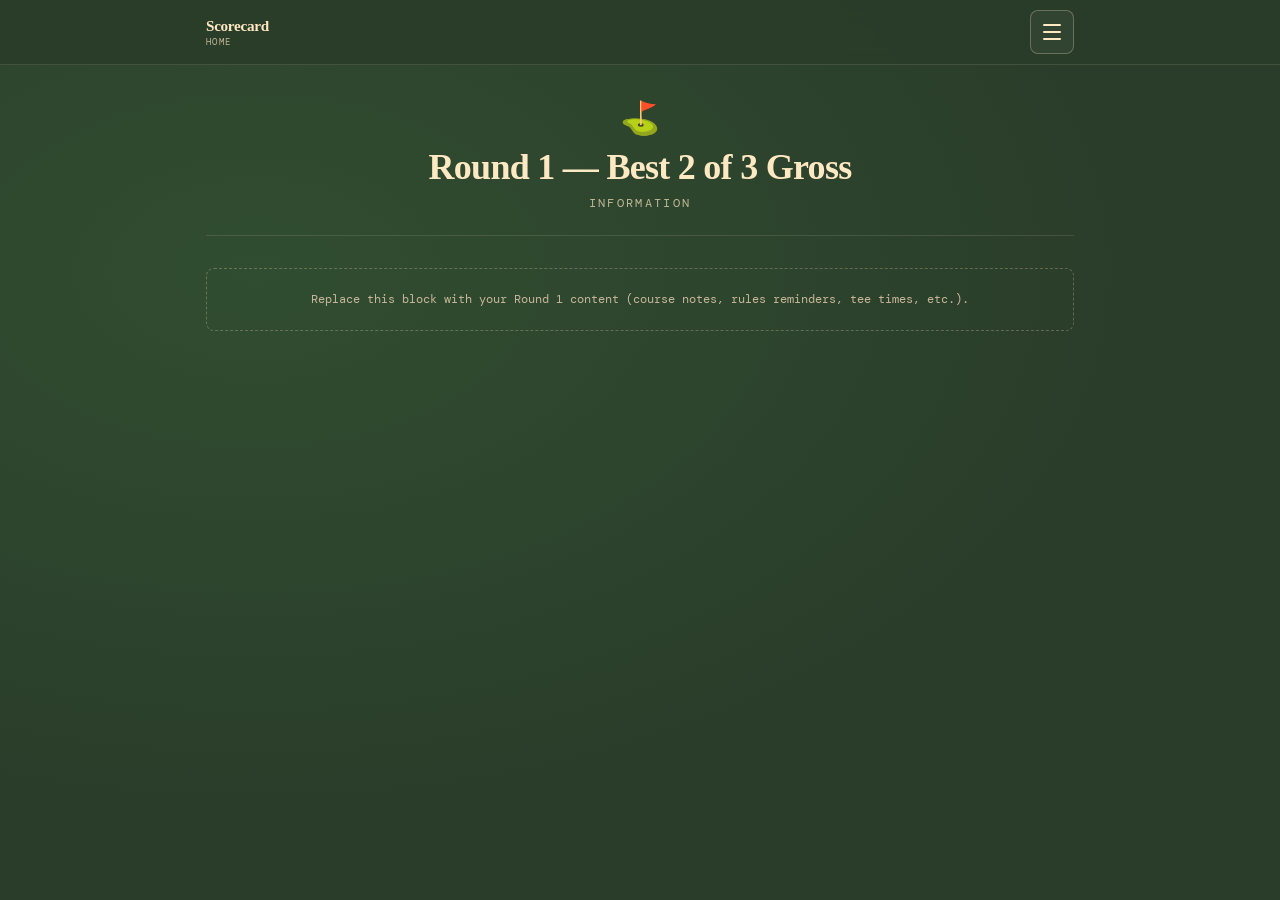
==== round1.html @ 542c85be "Add sticky nav, hamburger menu, and Round 1–4 information pages Made-with: Cursor" ====
<!DOCTYPE html>
<html lang="en">
<head>
<meta charset="UTF-8">
<meta name="viewport" content="width=device-width, initial-scale=1.0">
<title>Round 1 — North Cackalacky Golf Trip</title>
<link rel="preconnect" href="https://fonts.googleapis.com">
<link href="https://fonts.googleapis.com/css2?family=DM+Mono:wght@300;400;500&display=swap" rel="stylesheet">
<link rel="stylesheet" href="shared.css">
</head>
<body class="round-info-page">
<nav class="site-nav" aria-label="Main">
  <div class="site-nav-inner">
    <a href="index.html" class="site-nav-home">
      Scorecard
      <span class="site-nav-home-sub">Home</span>
    </a>
    <div class="site-nav-actions">
      <button type="button" class="nav-hamburger" id="nav-hamburger" aria-expanded="false" aria-controls="site-nav-menu" aria-label="Open round information menu">
        <span></span>
        <span></span>
        <span></span>
      </button>
      <ul id="site-nav-menu" class="nav-dropdown" hidden>
        <li>
          <a href="round1.html" aria-current="page">
            <span class="nav-dd-kicker">Round 1</span>
            Best 2 of 3 Gross
          </a>
        </li>
        <li>
          <a href="round2.html">
            <span class="nav-dd-kicker">Round 2</span>
            3-Man Team Scramble
          </a>
        </li>
        <li>
          <a href="round3.html">
            <span class="nav-dd-kicker">Round 3</span>
            Singles Match Play
          </a>
        </li>
        <li>
          <a href="round4.html">
            <span class="nav-dd-kicker">Round 4</span>
            Individual Stroke Play (Net)
          </a>
        </li>
      </ul>
    </div>
  </div>
</nav>
<main class="wrapper">
  <header class="info-hero">
    <span class="flag-icon">⛳</span>
    <h1>Round 1 — Best 2 of 3 Gross</h1>
    <p class="subtitle">Information</p>
  </header>
  <div class="info-content">
    <p class="info-placeholder">Replace this block with your Round 1 content (course notes, rules reminders, tee times, etc.).</p>
  </div>
</main>
<script src="nav.js"></script>
</body>
</html>
---- shared.css ----
/* Shared site chrome — North Cackalacky Golf Trip */
:root {
  --green-deep: #2a3d2a;
  --green-mid: #2d4a2d;
  --green-fairway: #3d6b3d;
  --green-bright: #a8c8a8;
  --gold: #ffe9c3;
  --gold-light: #fff3de;
  --red-team: #c94040;
  --red-light: #e86060;
  --blue-team: #3060a8;
  --blue-light: #5080cc;
  --cream: #ffe9c3;
  --parchment: #ffe9c3;
  --muted: #c8b89a;
  --forest-text: #345b38;
  --ink: #345b38;
}

* {
  box-sizing: border-box;
  margin: 0;
  padding: 0;
}

body {
  background: var(--green-deep);
  color: var(--cream);
  font-family: "DM Mono", monospace;
  min-height: 100vh;
  background-image:
    radial-gradient(ellipse at 20% 30%, rgba(61, 107, 61, 0.35) 0%, transparent 60%),
    radial-gradient(ellipse at 80% 70%, rgba(42, 61, 42, 0.5) 0%, transparent 60%);
}

.wrapper {
  max-width: 900px;
  margin: 0 auto;
  padding: 32px 16px 80px;
}

/* ——— Sticky top nav ——— */
.site-nav {
  position: sticky;
  top: 0;
  z-index: 200;
  background: rgba(42, 61, 42, 0.94);
  backdrop-filter: blur(12px);
  -webkit-backdrop-filter: blur(12px);
  border-bottom: 1px solid rgba(255, 233, 195, 0.12);
}

.site-nav-inner {
  max-width: 900px;
  margin: 0 auto;
  padding: 10px 16px;
  display: flex;
  align-items: center;
  justify-content: space-between;
  gap: 16px;
}

.site-nav-home {
  font-family: Georgia, "Times New Roman", serif;
  font-size: 0.95rem;
  font-weight: 700;
  color: var(--gold);
  text-decoration: none;
  letter-spacing: -0.02em;
  line-height: 1.25;
}

.site-nav-home:hover {
  color: var(--gold-light);
}

.site-nav-home-sub {
  display: block;
  font-family: "DM Mono", monospace;
  font-size: 0.58rem;
  font-weight: 400;
  letter-spacing: 0.14em;
  text-transform: uppercase;
  color: var(--muted);
  margin-top: 2px;
}

.site-nav-actions {
  position: relative;
  flex-shrink: 0;
}

.nav-hamburger {
  display: flex;
  flex-direction: column;
  justify-content: center;
  align-items: center;
  gap: 5px;
  width: 44px;
  height: 44px;
  padding: 0;
  border: 1px solid rgba(255, 233, 195, 0.28);
  border-radius: 8px;
  background: rgba(255, 255, 255, 0.04);
  cursor: pointer;
  transition: border-color 0.2s, background 0.2s;
}

.nav-hamburger:hover {
  border-color: rgba(255, 233, 195, 0.45);
  background: rgba(255, 255, 255, 0.07);
}

.nav-hamburger:focus-visible {
  outline: 2px solid var(--gold);
  outline-offset: 2px;
}

.nav-hamburger span {
  display: block;
  width: 18px;
  height: 2px;
  background: var(--cream);
  border-radius: 1px;
  transition: transform 0.2s, opacity 0.2s;
}

.nav-hamburger[aria-expanded="true"] span:nth-child(1) {
  transform: translateY(7px) rotate(45deg);
}

.nav-hamburger[aria-expanded="true"] span:nth-child(2) {
  opacity: 0;
}

.nav-hamburger[aria-expanded="true"] span:nth-child(3) {
  transform: translateY(-7px) rotate(-45deg);
}

.nav-dropdown {
  position: absolute;
  right: 0;
  top: calc(100% + 8px);
  min-width: min(320px, calc(100vw - 32px));
  padding: 8px 0;
  background: rgba(30, 42, 30, 0.98);
  border: 1px solid rgba(255, 233, 195, 0.15);
  border-radius: 10px;
  box-shadow: 0 12px 40px rgba(0, 0, 0, 0.35);
  list-style: none;
}

.nav-dropdown[hidden] {
  display: none !important;
}

.nav-dropdown a {
  display: block;
  padding: 12px 18px;
  font-size: 0.78rem;
  color: var(--cream);
  text-decoration: none;
  line-height: 1.35;
  border-bottom: 1px solid rgba(255, 255, 255, 0.05);
  transition: background 0.15s;
}

.nav-dropdown li:last-child a {
  border-bottom: none;
}

.nav-dropdown a:hover,
.nav-dropdown a:focus-visible {
  background: rgba(255, 233, 195, 0.08);
  outline: none;
}

.nav-dropdown a[aria-current="page"] {
  background: rgba(255, 233, 195, 0.08);
  border-left: 3px solid var(--gold);
  padding-left: 15px;
}

.nav-dropdown .nav-dd-kicker {
  display: block;
  font-size: 0.62rem;
  letter-spacing: 0.1em;
  text-transform: uppercase;
  color: var(--muted);
  margin-bottom: 4px;
}

/* Round info pages — minimal typography */
.round-info-page .info-hero {
  text-align: center;
  margin-bottom: 32px;
  padding-bottom: 24px;
  border-bottom: 1px solid rgba(255, 233, 195, 0.12);
}

.round-info-page .info-hero .flag-icon {
  font-size: 2rem;
  margin-bottom: 8px;
  display: block;
}

.round-info-page .info-hero h1 {
  font-family: Georgia, "Times New Roman", serif;
  font-size: clamp(1.5rem, 5vw, 2.25rem);
  font-weight: 900;
  color: var(--gold);
  letter-spacing: -0.02em;
  line-height: 1.15;
}

.round-info-page .info-hero .subtitle {
  font-size: 0.72rem;
  letter-spacing: 0.2em;
  text-transform: uppercase;
  color: rgba(255, 233, 195, 0.7);
  margin-top: 8px;
}

.round-info-page .info-content {
  font-size: 0.85rem;
  line-height: 1.65;
  color: var(--parchment);
}

.round-info-page .info-content h2 {
  font-family: Georgia, serif;
  font-size: 1.2rem;
  color: var(--gold);
  margin: 28px 0 12px;
}

.round-info-page .info-content p {
  margin-bottom: 14px;
}

.round-info-page .info-content ul,
.round-info-page .info-content ol {
  margin: 0 0 14px 1.25rem;
}

.round-info-page .info-content li {
  margin-bottom: 6px;
}

.round-info-page .info-placeholder {
  padding: 20px;
  border: 1px dashed rgba(255, 233, 195, 0.25);
  border-radius: 8px;
  color: var(--muted);
  font-size: 0.78rem;
  text-align: center;
}

@media (max-width: 600px) {
  .site-nav-inner {
    padding: 10px 12px;
  }
}
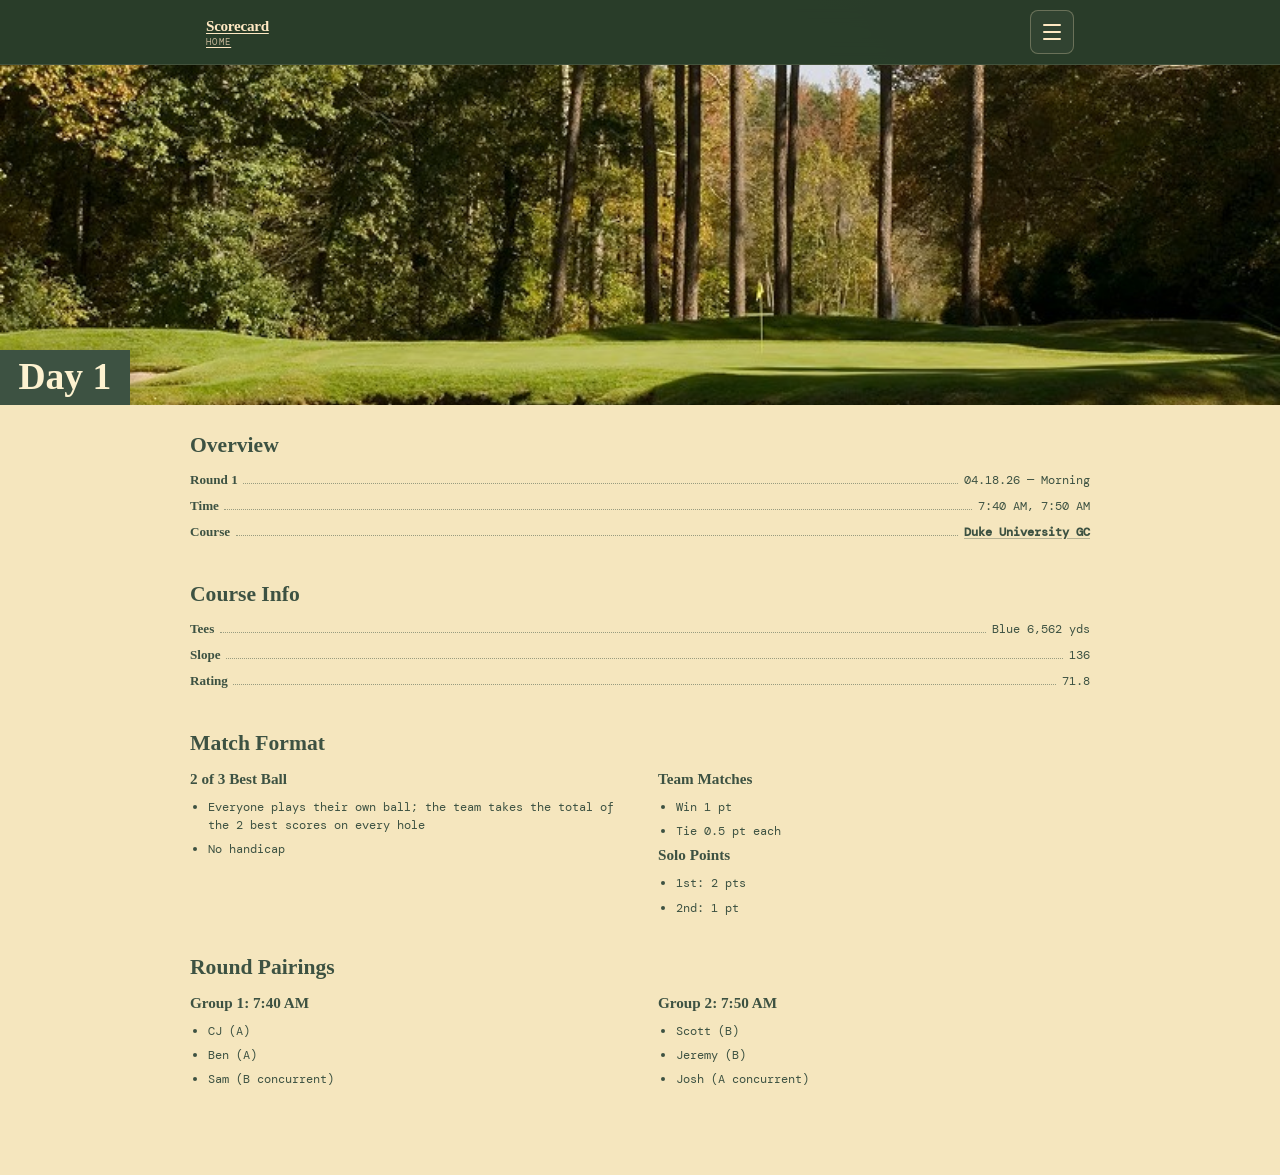
==== commit c5b8c033: "Sync site: round pages, styles, course images, .nojekyll for Pages Made-with: Cursor" ====
--- a/round1.html
+++ b/round1.html
@@ -50,14 +50,93 @@
     </div>
   </div>
 </nav>
-<main class="wrapper">
-  <header class="info-hero">
-    <span class="flag-icon">⛳</span>
-    <h1>Round 1 — Best 2 of 3 Gross</h1>
-    <p class="subtitle">Information</p>
+<main class="round-main">
+  <header class="day-hero day-hero--r1">
+    <img class="day-hero-img" src="images/rd1-duke.png" width="1600" height="900" alt="Duke University Golf Course" decoding="async" fetchpriority="high">
+    <div class="day-hero-banner">Day 1</div>
   </header>
-  <div class="info-content">
-    <p class="info-placeholder">Replace this block with your Round 1 content (course notes, rules reminders, tee times, etc.).</p>
+  <div class="day-sheet day-sheet--r1">
+    <section class="day-section" aria-labelledby="r1-overview">
+      <h2 id="r1-overview">Overview</h2>
+      <div class="leader-row">
+        <span class="leader-label">Round 1</span>
+        <span class="leader-dots" aria-hidden="true"></span>
+        <span class="leader-value">04.18.26 — Morning</span>
+      </div>
+      <div class="leader-row">
+        <span class="leader-label">Time</span>
+        <span class="leader-dots" aria-hidden="true"></span>
+        <span class="leader-value">7:40 AM, 7:50 AM</span>
+      </div>
+      <div class="leader-row">
+        <span class="leader-label">Course</span>
+        <span class="leader-dots" aria-hidden="true"></span>
+        <span class="leader-value"><a href="https://youtu.be/fwvSdzbfj4U" class="course-link" target="_blank" rel="noopener noreferrer">Duke University GC</a></span>
+      </div>
+    </section>
+    <section class="day-section" aria-labelledby="r1-course">
+      <h2 id="r1-course">Course Info</h2>
+      <div class="leader-row">
+        <span class="leader-label">Tees</span>
+        <span class="leader-dots" aria-hidden="true"></span>
+        <span class="leader-value">Blue 6,562 yds</span>
+      </div>
+      <div class="leader-row">
+        <span class="leader-label">Slope</span>
+        <span class="leader-dots" aria-hidden="true"></span>
+        <span class="leader-value">136</span>
+      </div>
+      <div class="leader-row">
+        <span class="leader-label">Rating</span>
+        <span class="leader-dots" aria-hidden="true"></span>
+        <span class="leader-value">71.8</span>
+      </div>
+    </section>
+    <section class="day-section" aria-labelledby="r1-format">
+      <h2 id="r1-format">Match Format</h2>
+      <div class="two-col">
+        <div class="col-block">
+          <h3>2 of 3 Best Ball</h3>
+          <ul>
+            <li>Everyone plays their own ball; the team takes the total of the 2 best scores on every hole</li>
+            <li>No handicap</li>
+          </ul>
+        </div>
+        <div class="col-block">
+          <h3>Team Matches</h3>
+          <ul>
+            <li>Win 1 pt</li>
+            <li>Tie 0.5 pt each</li>
+          </ul>
+          <h3>Solo Points</h3>
+          <ul>
+            <li>1st: 2 pts</li>
+            <li>2nd: 1 pt</li>
+          </ul>
+        </div>
+      </div>
+    </section>
+    <section class="day-section" aria-labelledby="r1-pairings">
+      <h2 id="r1-pairings">Round Pairings</h2>
+      <div class="two-col">
+        <div class="col-block">
+          <h3>Group 1: 7:40 AM</h3>
+          <ul>
+            <li>CJ (A)</li>
+            <li>Ben (A)</li>
+            <li>Sam (B concurrent)</li>
+          </ul>
+        </div>
+        <div class="col-block">
+          <h3>Group 2: 7:50 AM</h3>
+          <ul>
+            <li>Scott (B)</li>
+            <li>Jeremy (B)</li>
+            <li>Josh (A concurrent)</li>
+          </ul>
+        </div>
+      </div>
+    </section>
   </div>
 </main>
 <script src="nav.js"></script>
--- a/shared.css
+++ b/shared.css
@@ -33,6 +33,15 @@
     radial-gradient(ellipse at 80% 70%, rgba(42, 61, 42, 0.5) 0%, transparent 60%);
 }
 
+/* Links: match surrounding text (no default blue), bold, always underlined */
+a,
+a:visited {
+  color: inherit;
+  font-weight: 700;
+  text-decoration: underline;
+  text-underline-offset: 2px;
+}
+
 .wrapper {
   max-width: 900px;
   margin: 0 auto;
@@ -65,7 +74,6 @@
   font-size: 0.95rem;
   font-weight: 700;
   color: var(--gold);
-  text-decoration: none;
   letter-spacing: -0.02em;
   line-height: 1.25;
 }
@@ -159,7 +167,6 @@
   padding: 12px 18px;
   font-size: 0.78rem;
   color: var(--cream);
-  text-decoration: none;
   line-height: 1.35;
   border-bottom: 1px solid rgba(255, 255, 255, 0.05);
   transition: background 0.15s;
@@ -190,70 +197,186 @@
   margin-bottom: 4px;
 }
 
-/* Round info pages — minimal typography */
-.round-info-page .info-hero {
-  text-align: center;
-  margin-bottom: 32px;
-  padding-bottom: 24px;
-  border-bottom: 1px solid rgba(255, 233, 195, 0.12);
-}
-
-.round-info-page .info-hero .flag-icon {
-  font-size: 2rem;
-  margin-bottom: 8px;
-  display: block;
-}
-
-.round-info-page .info-hero h1 {
+/* Round info pages — photo hero + day sheet */
+body.round-info-page {
+  min-height: 100vh;
+  display: flex;
+  flex-direction: column;
+}
+
+body.round-info-page .site-nav {
+  flex-shrink: 0;
+}
+
+.round-info-page .round-main {
+  flex: 1;
+  display: flex;
+  flex-direction: column;
+  width: 100%;
+  max-width: none;
+  margin: 0;
+  padding: 0;
+  min-height: 0;
+}
+
+.day-hero {
+  position: relative;
+  margin: 0;
+  width: 100%;
+  height: min(42vh, 340px);
+  overflow: hidden;
+  border-radius: 0;
+  flex-shrink: 0;
+}
+
+/* Use <img class="day-hero-img" src="images/..."> in HTML so paths resolve
+   relative to each page (reliable on GitHub Pages; CSS url() can confuse browsers). */
+.day-hero-img {
+  position: absolute;
+  inset: 0;
+  width: 100%;
+  height: 100%;
+  object-fit: cover;
+  object-position: center;
+  display: block;
+  z-index: 0;
+}
+
+.day-hero-banner {
+  position: absolute;
+  left: 0;
+  bottom: 0;
+  z-index: 1;
+  background: #3d5242;
+  color: #fdf2d0;
   font-family: Georgia, "Times New Roman", serif;
-  font-size: clamp(1.5rem, 5vw, 2.25rem);
-  font-weight: 900;
-  color: var(--gold);
-  letter-spacing: -0.02em;
-  line-height: 1.15;
-}
-
-.round-info-page .info-hero .subtitle {
-  font-size: 0.72rem;
-  letter-spacing: 0.2em;
-  text-transform: uppercase;
-  color: rgba(255, 233, 195, 0.7);
-  margin-top: 8px;
-}
-
-.round-info-page .info-content {
-  font-size: 0.85rem;
-  line-height: 1.65;
-  color: var(--parchment);
-}
-
-.round-info-page .info-content h2 {
+  font-size: clamp(1.75rem, 5vw, 2.35rem);
+  font-weight: 700;
+  padding: 0.5rem 1.15rem 0.6rem;
+  line-height: 1;
+  border-radius: 0;
+  box-shadow: 0 6px 24px rgba(0, 0, 0, 0.25);
+}
+
+.day-sheet {
+  flex: 1 1 auto;
+  width: 100%;
+  display: flex;
+  flex-direction: column;
+  align-items: center;
+  padding: 28px 20px 80px;
+  box-sizing: border-box;
+}
+
+.day-sheet .day-section {
+  width: 100%;
+  max-width: 900px;
+}
+
+.day-sheet--r1,
+.day-sheet--r2 {
+  background: #f5e6be;
+}
+
+.day-sheet--r3 {
+  background: #f5e6c4;
+}
+
+.day-sheet--r4 {
+  background: #fdf2d0;
+}
+
+.day-section + .day-section {
+  margin-top: 32px;
+}
+
+.day-section h2 {
   font-family: Georgia, serif;
-  font-size: 1.2rem;
-  color: var(--gold);
-  margin: 28px 0 12px;
-}
-
-.round-info-page .info-content p {
+  font-size: 1.35rem;
+  font-weight: 700;
+  color: #3d5242;
   margin-bottom: 14px;
 }
 
-.round-info-page .info-content ul,
-.round-info-page .info-content ol {
-  margin: 0 0 14px 1.25rem;
-}
-
-.round-info-page .info-content li {
+.leader-row {
+  display: flex;
+  align-items: baseline;
+  gap: 0.35rem;
+  margin-bottom: 10px;
+  font-size: 0.82rem;
+}
+
+.leader-label {
+  font-family: Georgia, serif;
+  font-weight: 700;
+  color: #3d5242;
+  flex-shrink: 0;
+}
+
+.leader-dots {
+  flex: 1;
+  border-bottom: 1px dotted rgba(61, 82, 66, 0.5);
+  min-height: 0.35em;
+  margin-bottom: 3px;
+}
+
+.leader-value {
+  font-family: "DM Mono", monospace;
+  font-size: 0.78rem;
+  color: #3d5242;
+  flex-shrink: 0;
+  text-align: right;
+  max-width: 58%;
+}
+
+.leader-value a.course-link {
+  text-decoration-color: rgba(61, 82, 66, 0.35);
+}
+
+.leader-value a.course-link:hover {
+  text-decoration-color: rgba(61, 82, 66, 0.65);
+}
+
+.two-col {
+  display: grid;
+  grid-template-columns: 1fr 1fr;
+  gap: 24px 36px;
+}
+
+.col-block h3 {
+  font-family: Georgia, serif;
+  font-size: 0.95rem;
+  font-weight: 700;
+  color: #3d5242;
+  margin-bottom: 10px;
+}
+
+.col-block h3 + h3 {
+  margin-top: 16px;
+}
+
+.col-block ul {
+  margin: 0 0 0 1.1rem;
+  padding: 0;
+}
+
+.col-block li {
+  font-family: "DM Mono", monospace;
+  font-size: 0.76rem;
+  color: #3d5242;
   margin-bottom: 6px;
-}
-
-.round-info-page .info-placeholder {
-  padding: 20px;
-  border: 1px dashed rgba(255, 233, 195, 0.25);
-  border-radius: 8px;
-  color: var(--muted);
-  font-size: 0.78rem;
-  text-align: center;
+  line-height: 1.5;
+}
+
+@media (max-width: 640px) {
+  .two-col {
+    grid-template-columns: 1fr;
+  }
+
+  .leader-value {
+    max-width: 65%;
+    font-size: 0.72rem;
+  }
 }
 
 @media (max-width: 600px) {
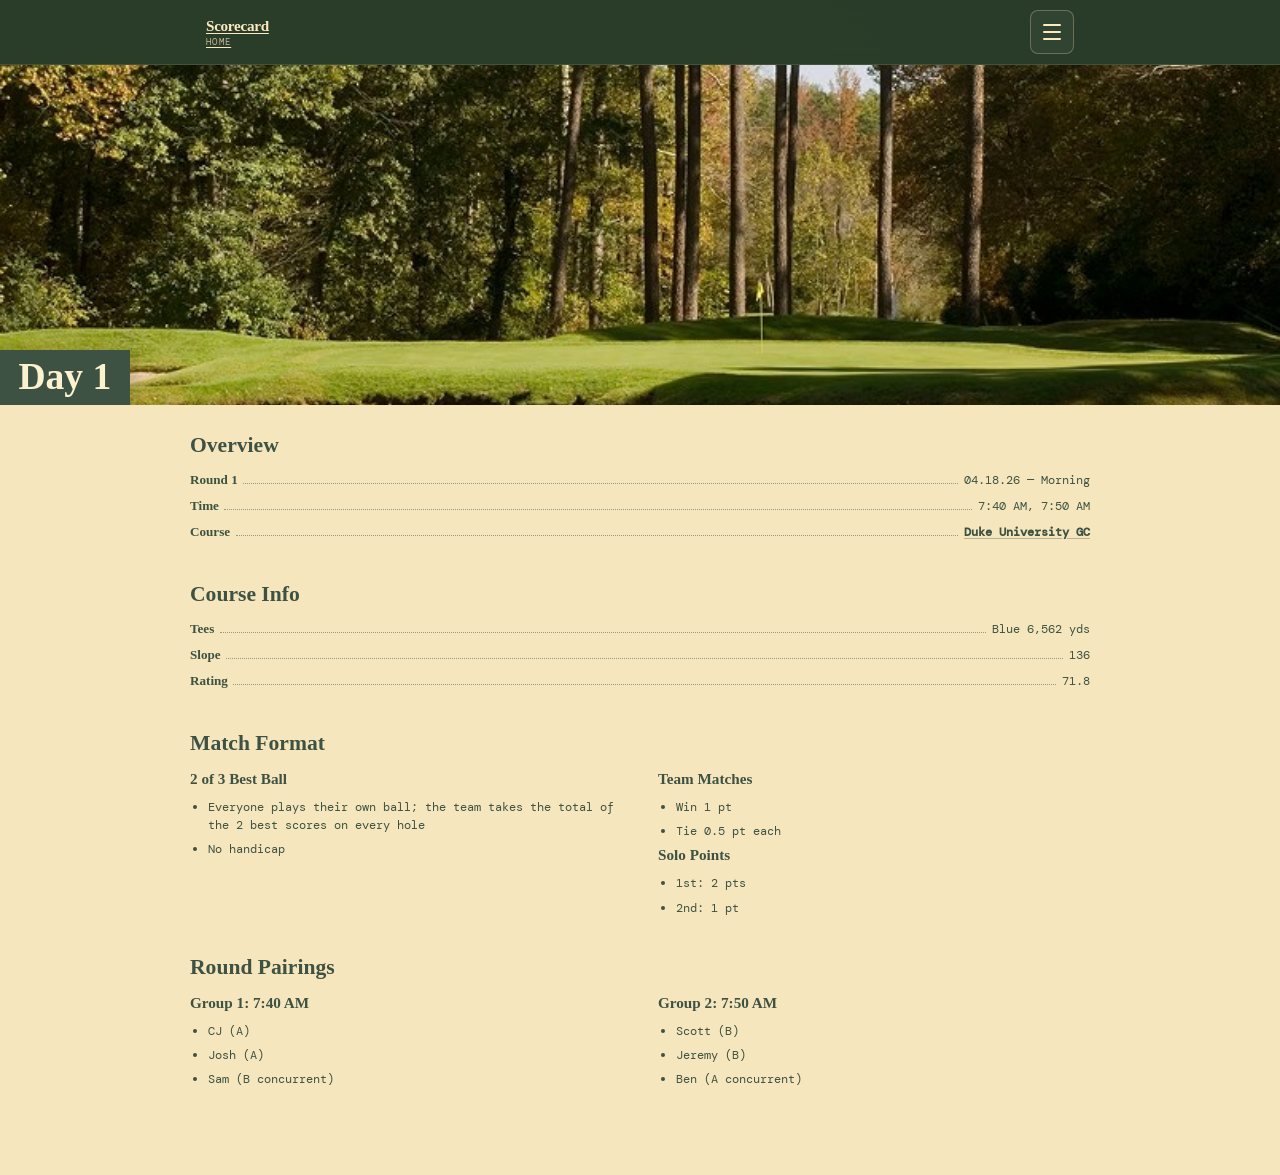
==== commit a82df8f2: "Round 1: swap Ben and Josh between 7:40 and 8:00 groups Made-with: Cursor" ====
--- a/round1.html
+++ b/round1.html
@@ -123,7 +123,7 @@
           <h3>Group 1: 7:40 AM</h3>
           <ul>
             <li>CJ (A)</li>
-            <li>Ben (A)</li>
+            <li>Josh (A)</li>
             <li>Sam (B concurrent)</li>
           </ul>
         </div>
@@ -132,7 +132,7 @@
           <ul>
             <li>Scott (B)</li>
             <li>Jeremy (B)</li>
-            <li>Josh (A concurrent)</li>
+            <li>Ben (A concurrent)</li>
           </ul>
         </div>
       </div>
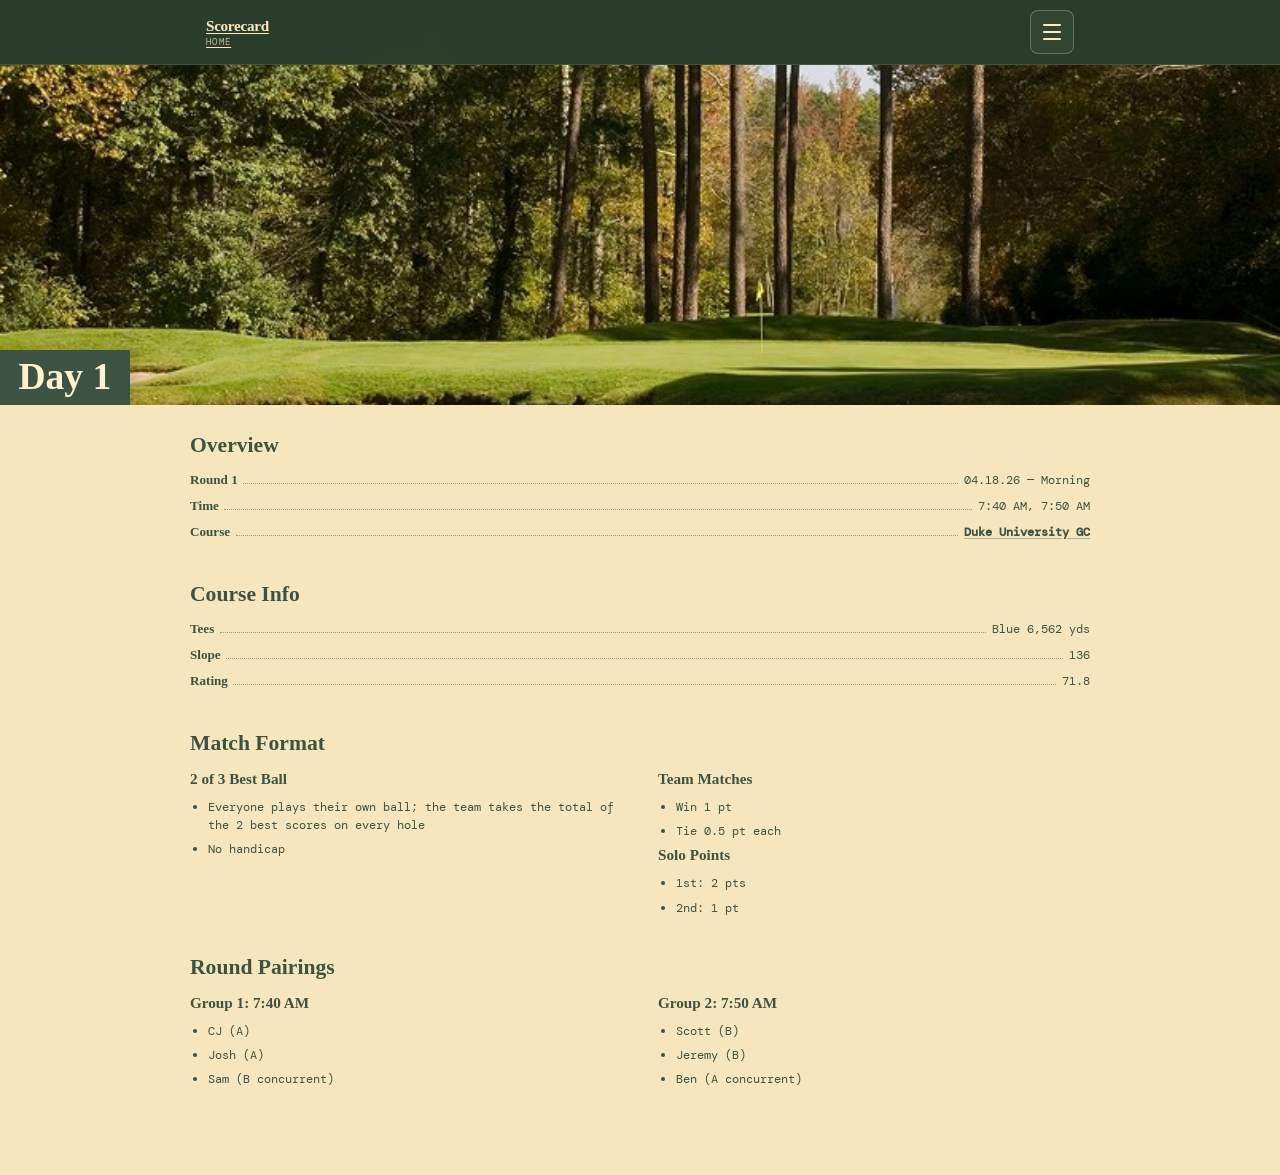
==== commit 13c283bc: "Add favicon and apple-touch-icon Made-with: Cursor" ====
--- a/round1.html
+++ b/round1.html
@@ -7,6 +7,8 @@
 <link rel="preconnect" href="https://fonts.googleapis.com">
 <link href="https://fonts.googleapis.com/css2?family=DM+Mono:wght@300;400;500&display=swap" rel="stylesheet">
 <link rel="stylesheet" href="shared.css">
+<link rel="icon" type="image/png" sizes="16x16" href="images/NC%20favicon.png">
+<link rel="apple-touch-icon" sizes="180x180" href="images/NC.png">
 </head>
 <body class="round-info-page">
 <nav class="site-nav" aria-label="Main">
--- a/shared.css
+++ b/shared.css
@@ -24,13 +24,17 @@
 }
 
 body {
-  background: var(--green-deep);
+  background-color: var(--green-deep);
   color: var(--cream);
   font-family: "DM Mono", monospace;
   min-height: 100vh;
   background-image:
     radial-gradient(ellipse at 20% 30%, rgba(61, 107, 61, 0.35) 0%, transparent 60%),
-    radial-gradient(ellipse at 80% 70%, rgba(42, 61, 42, 0.5) 0%, transparent 60%);
+    radial-gradient(ellipse at 80% 70%, rgba(42, 61, 42, 0.5) 0%, transparent 60%),
+    url("images/background.jpeg");
+  background-size: auto, auto, cover;
+  background-position: center;
+  background-repeat: no-repeat;
 }
 
 /* Links: match surrounding text (no default blue), bold, always underlined */
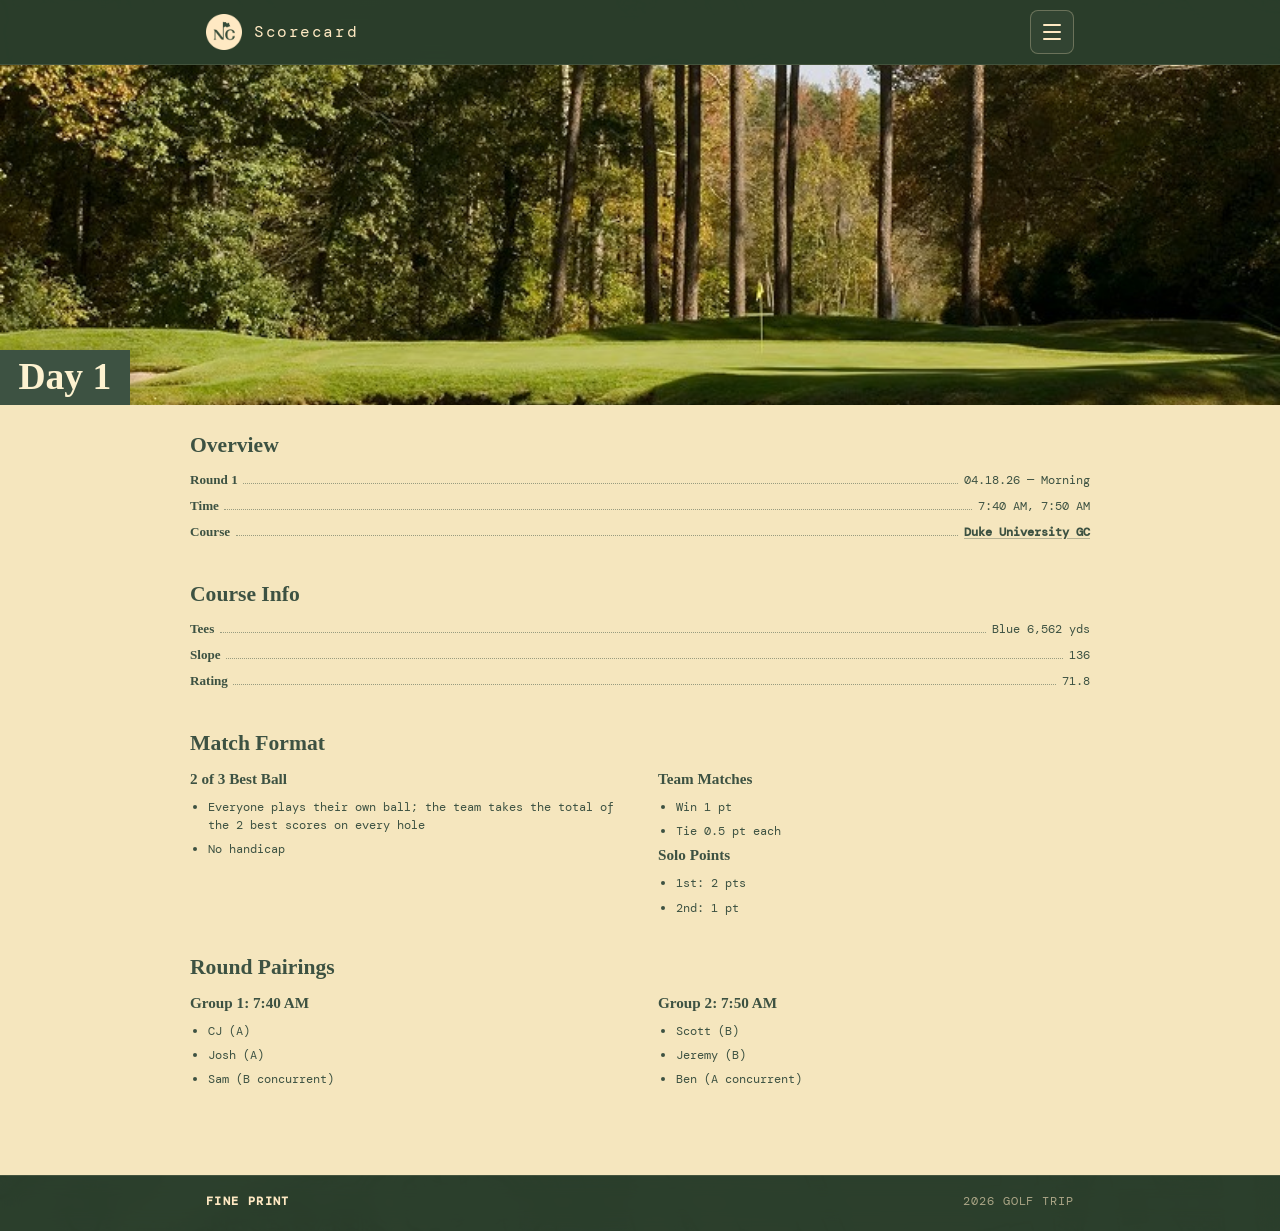
==== commit 99d94eeb: "Add Fine Print page and site footer Made-with: Cursor" ====
--- a/round1.html
+++ b/round1.html
@@ -141,6 +141,12 @@
     </section>
   </div>
 </main>
+<footer class="site-footer" aria-label="Footer">
+  <div class="site-footer-inner">
+    <a href="rules.html">Fine Print</a>
+    <span class="site-footer-meta">2026 Golf Trip</span>
+  </div>
+</footer>
 <script src="nav.js"></script>
 </body>
 </html>
--- a/shared.css
+++ b/shared.css
@@ -74,20 +74,37 @@
 }
 
 .site-nav-home {
-  font-family: Georgia, "Times New Roman", serif;
-  font-size: 0.95rem;
-  font-weight: 700;
+  font-family: "DM Mono", monospace;
+  font-size: 0.98rem;
+  font-weight: 400;
   color: var(--gold);
-  letter-spacing: -0.02em;
+  letter-spacing: 0.1em;
   line-height: 1.25;
+  /* Override global link underline for the nav link only */
+  text-decoration: none;
+  display: flex;
+  align-items: center;
+  gap: 12px;
 }
 
 .site-nav-home:hover {
   color: var(--gold-light);
 }
 
+.site-nav-home::before {
+  content: "";
+  width: 36px;
+  height: 36px;
+  flex-shrink: 0;
+  background-image: url("images/NC%20logo-inv.png");
+  background-size: contain;
+  background-repeat: no-repeat;
+  background-position: center;
+}
+
+
 .site-nav-home-sub {
-  display: block;
+  display: none;
   font-family: "DM Mono", monospace;
   font-size: 0.58rem;
   font-weight: 400;
@@ -172,6 +189,8 @@
   font-size: 0.78rem;
   color: var(--cream);
   line-height: 1.35;
+  /* Override global link underline for dropdown nav only */
+  text-decoration: none;
   border-bottom: 1px solid rgba(255, 255, 255, 0.05);
   transition: background 0.15s;
 }
@@ -388,3 +407,105 @@
     padding: 10px 12px;
   }
 }
+
+/* ——— Footer ——— */
+.site-footer {
+  border-top: 1px solid rgba(255, 233, 195, 0.12);
+  background: rgba(42, 61, 42, 0.72);
+  backdrop-filter: blur(10px);
+  -webkit-backdrop-filter: blur(10px);
+}
+
+.site-footer-inner {
+  max-width: 900px;
+  margin: 0 auto;
+  padding: 18px 16px 22px;
+  display: flex;
+  align-items: center;
+  justify-content: space-between;
+  gap: 14px;
+  color: rgba(255, 233, 195, 0.78);
+  font-size: 0.72rem;
+  letter-spacing: 0.08em;
+  text-transform: uppercase;
+}
+
+.site-footer a,
+.site-footer a:visited {
+  color: var(--gold);
+  text-decoration: none;
+  font-weight: 600;
+  letter-spacing: 0.12em;
+}
+
+.site-footer a:hover,
+.site-footer a:focus-visible {
+  color: var(--gold-light);
+  text-decoration: underline;
+  text-underline-offset: 3px;
+}
+
+.site-footer-meta {
+  color: rgba(255, 233, 195, 0.6);
+}
+
+/* ——— Fine print page ——— */
+.fine-print-page .wrapper {
+  max-width: 760px;
+  padding-top: 26px;
+}
+
+.fine-print-card {
+  background: rgba(0, 0, 0, 0.22);
+  border: 1px solid rgba(255, 233, 195, 0.12);
+  border-radius: 14px;
+  padding: 22px 18px;
+  backdrop-filter: blur(10px);
+  -webkit-backdrop-filter: blur(10px);
+}
+
+.fine-print-title {
+  font-family: Georgia, "Times New Roman", serif;
+  font-size: clamp(2.1rem, 7vw, 2.7rem);
+  font-weight: 900;
+  color: var(--gold);
+  letter-spacing: -0.02em;
+  margin-bottom: 16px;
+}
+
+.fine-print-title .kicker {
+  opacity: 0.9;
+  margin-right: 6px;
+}
+
+.fine-print-section + .fine-print-section {
+  margin-top: 22px;
+}
+
+.fine-print-section h2 {
+  font-family: Georgia, "Times New Roman", serif;
+  font-size: 1.15rem;
+  font-weight: 800;
+  color: var(--gold);
+  margin-bottom: 10px;
+}
+
+.fine-print-section p,
+.fine-print-section li {
+  font-size: 0.9rem;
+  line-height: 1.55;
+  color: rgba(255, 233, 195, 0.9);
+}
+
+.fine-print-section .muted {
+  color: rgba(255, 233, 195, 0.72);
+}
+
+.fine-print-section ul,
+.fine-print-section ol {
+  margin: 10px 0 0 1.15rem;
+}
+
+.fine-print-section li + li {
+  margin-top: 6px;
+}
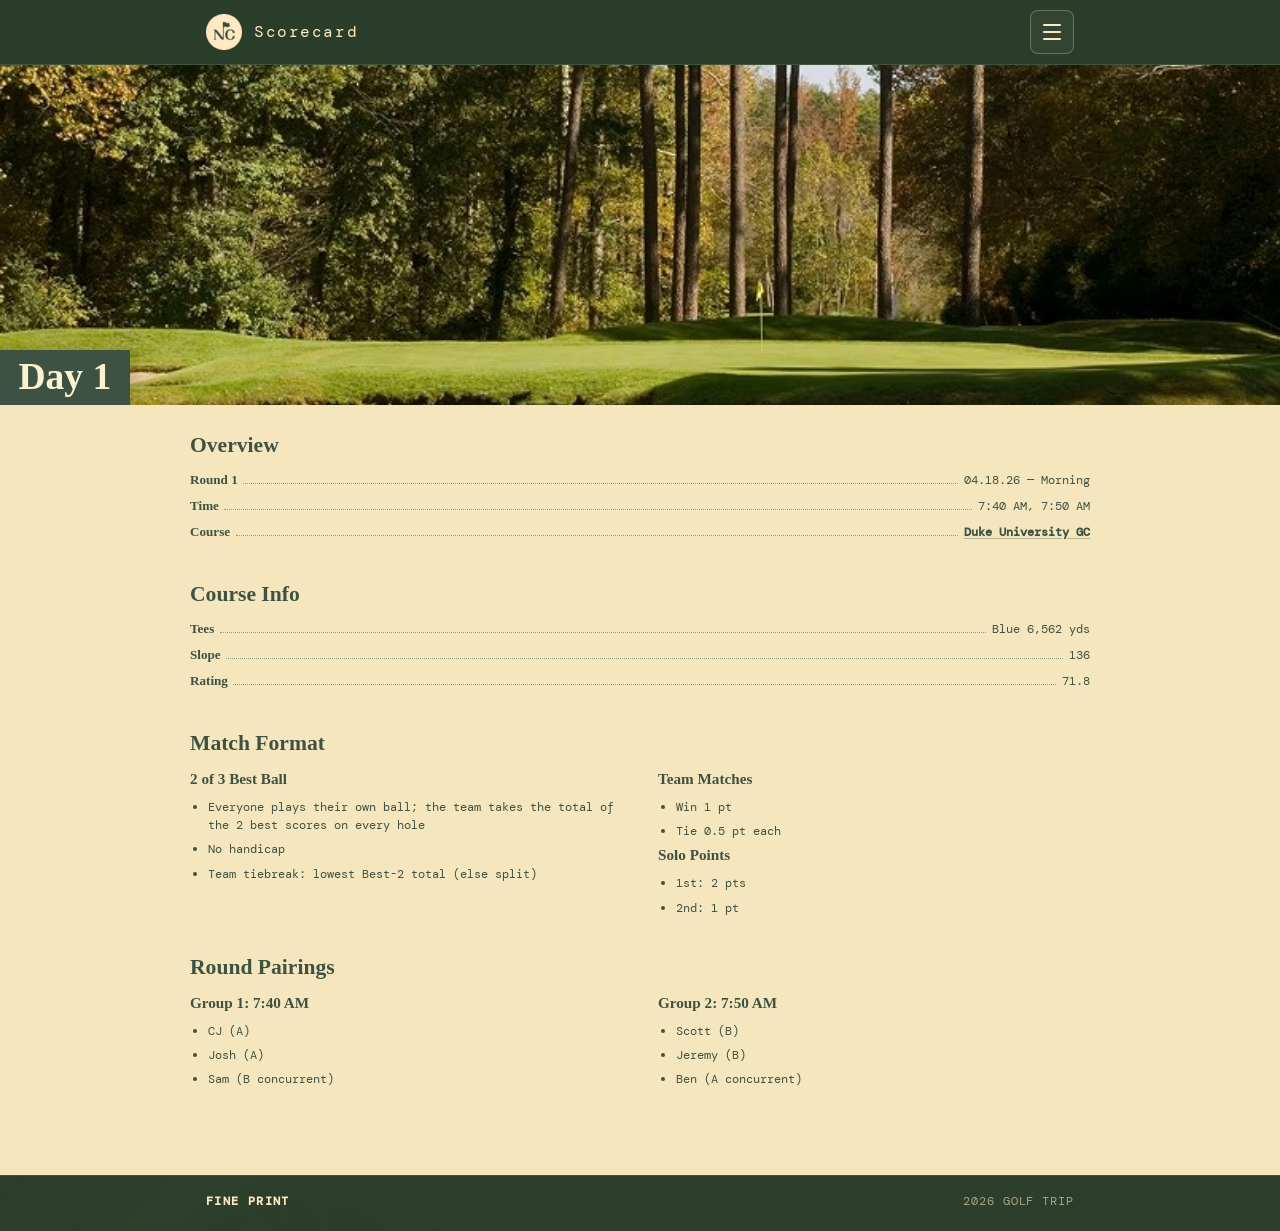
==== commit c41492bf: "Add Round 1 best-2 gross tiebreaker When holes won are tied in Round 1, award the team point to the " ====
--- a/round1.html
+++ b/round1.html
@@ -102,6 +102,7 @@
           <ul>
             <li>Everyone plays their own ball; the team takes the total of the 2 best scores on every hole</li>
             <li>No handicap</li>
+            <li>Team tiebreak: lowest Best-2 total (else split)</li>
           </ul>
         </div>
         <div class="col-block">
--- a/shared.css
+++ b/shared.css
@@ -410,6 +410,7 @@
 
 /* ——— Footer ——— */
 .site-footer {
+  width: 100%;
   border-top: 1px solid rgba(255, 233, 195, 0.12);
   background: rgba(42, 61, 42, 0.72);
   backdrop-filter: blur(10px);
@@ -417,6 +418,7 @@
 }
 
 .site-footer-inner {
+  width: 100%;
   max-width: 900px;
   margin: 0 auto;
   padding: 18px 16px 22px;
@@ -456,21 +458,21 @@
 }
 
 .fine-print-card {
-  background: rgba(0, 0, 0, 0.22);
-  border: 1px solid rgba(255, 233, 195, 0.12);
-  border-radius: 14px;
-  padding: 22px 18px;
-  backdrop-filter: blur(10px);
-  -webkit-backdrop-filter: blur(10px);
+  background: transparent;
+  border: none;
+  border-radius: 0;
+  padding: 0;
+  backdrop-filter: none;
+  -webkit-backdrop-filter: none;
 }
 
 .fine-print-title {
   font-family: Georgia, "Times New Roman", serif;
-  font-size: clamp(2.1rem, 7vw, 2.7rem);
-  font-weight: 900;
+  font-size: 1.4rem;
+  font-weight: 800;
   color: var(--gold);
-  letter-spacing: -0.02em;
-  margin-bottom: 16px;
+  letter-spacing: -0.01em;
+  margin: 10px 0 18px;
 }
 
 .fine-print-title .kicker {
@@ -484,7 +486,7 @@
 
 .fine-print-section h2 {
   font-family: Georgia, "Times New Roman", serif;
-  font-size: 1.15rem;
+  font-size: 0.95rem;
   font-weight: 800;
   color: var(--gold);
   margin-bottom: 10px;
@@ -492,18 +494,15 @@
 
 .fine-print-section p,
 .fine-print-section li {
-  font-size: 0.9rem;
+  font-size: 0.76rem;
   line-height: 1.55;
   color: rgba(255, 233, 195, 0.9);
 }
 
-.fine-print-section .muted {
-  color: rgba(255, 233, 195, 0.72);
-}
-
 .fine-print-section ul,
 .fine-print-section ol {
-  margin: 10px 0 0 1.15rem;
+  margin: 10px 0 0 1.95rem;
+  padding-left: 0.2rem;
 }
 
 .fine-print-section li + li {
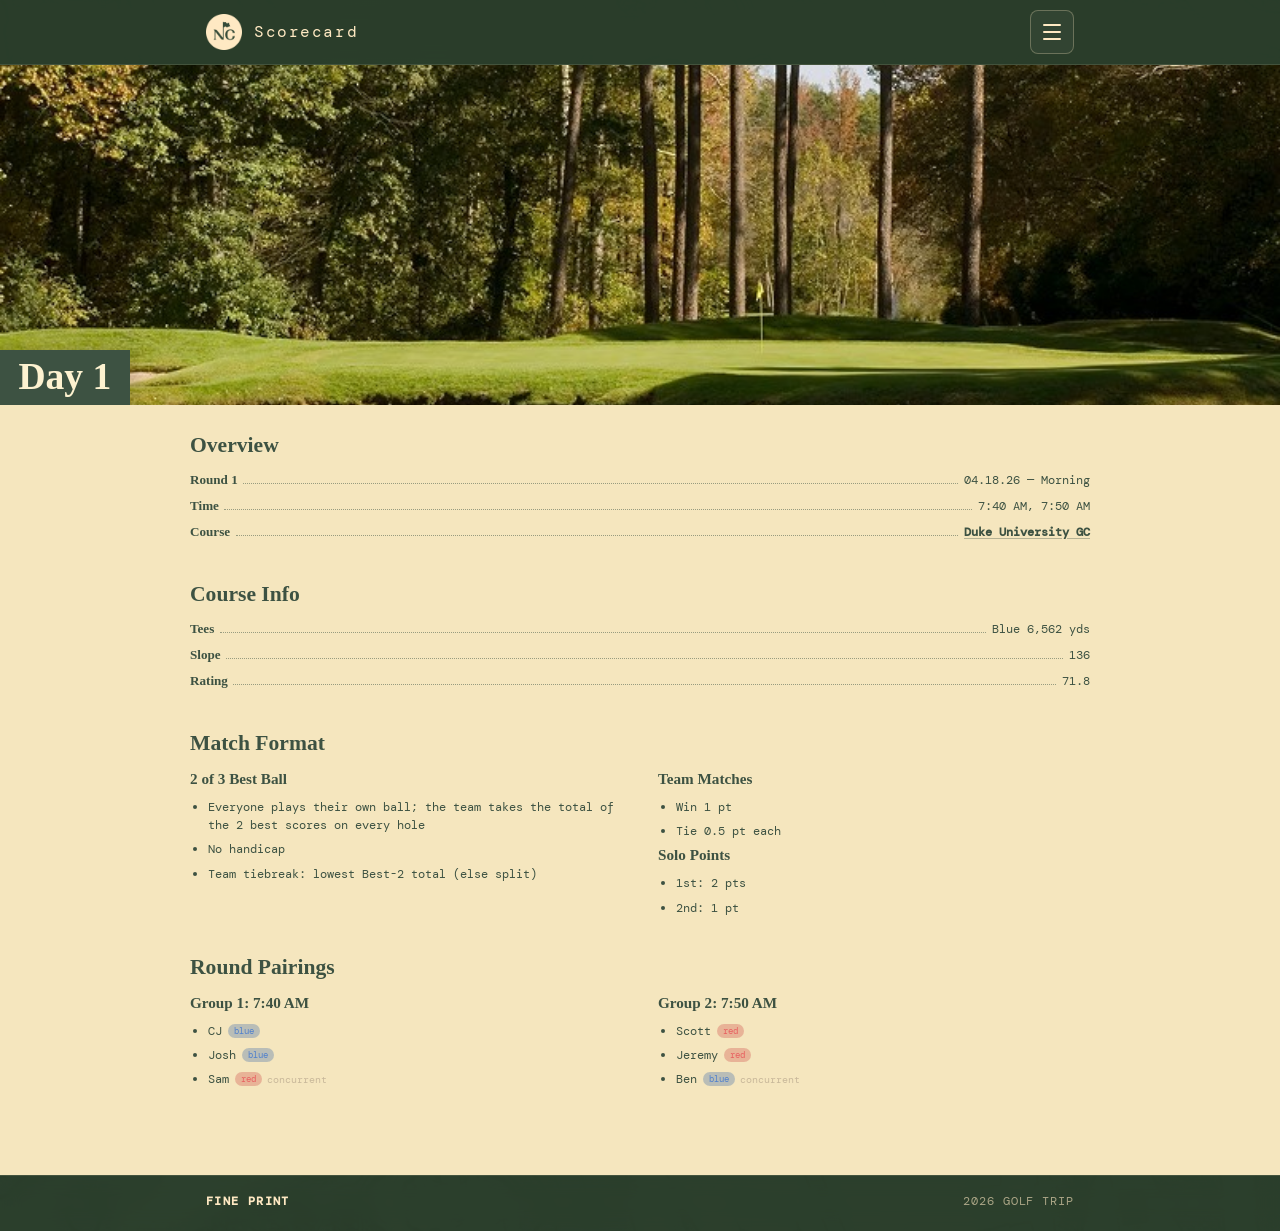
==== commit 6f0e82c2: "Round pairings: Red/Blue team chips on round pages - Add shared team-chip styles in shared.css (matc" ====
--- a/round1.html
+++ b/round1.html
@@ -125,17 +125,17 @@
         <div class="col-block">
           <h3>Group 1: 7:40 AM</h3>
           <ul>
-            <li>CJ (A)</li>
-            <li>Josh (A)</li>
-            <li>Sam (B concurrent)</li>
+            <li>CJ<span class="team-chip blue">blue</span></li>
+            <li>Josh<span class="team-chip blue">blue</span></li>
+            <li>Sam<span class="team-chip red">red</span><span class="pairing-note">concurrent</span></li>
           </ul>
         </div>
         <div class="col-block">
           <h3>Group 2: 7:50 AM</h3>
           <ul>
-            <li>Scott (B)</li>
-            <li>Jeremy (B)</li>
-            <li>Ben (A concurrent)</li>
+            <li>Scott<span class="team-chip red">red</span></li>
+            <li>Jeremy<span class="team-chip red">red</span></li>
+            <li>Ben<span class="team-chip blue">blue</span><span class="pairing-note">concurrent</span></li>
           </ul>
         </div>
       </div>
--- a/shared.css
+++ b/shared.css
@@ -508,3 +508,26 @@
 .fine-print-section li + li {
   margin-top: 6px;
 }
+
+/* ——— Team chips (same as individual standings on index) ——— */
+.team-chip {
+  font-size: 0.58rem;
+  padding: 1px 6px;
+  border-radius: 10px;
+  margin-left: 6px;
+  vertical-align: middle;
+  text-transform: lowercase;
+}
+.team-chip.red {
+  background: rgba(201, 64, 64, 0.3);
+  color: var(--red-light);
+}
+.team-chip.blue {
+  background: rgba(48, 96, 168, 0.3);
+  color: var(--blue-light);
+}
+.pairing-note {
+  font-size: 0.65rem;
+  color: var(--muted);
+  margin-left: 0.35rem;
+}
